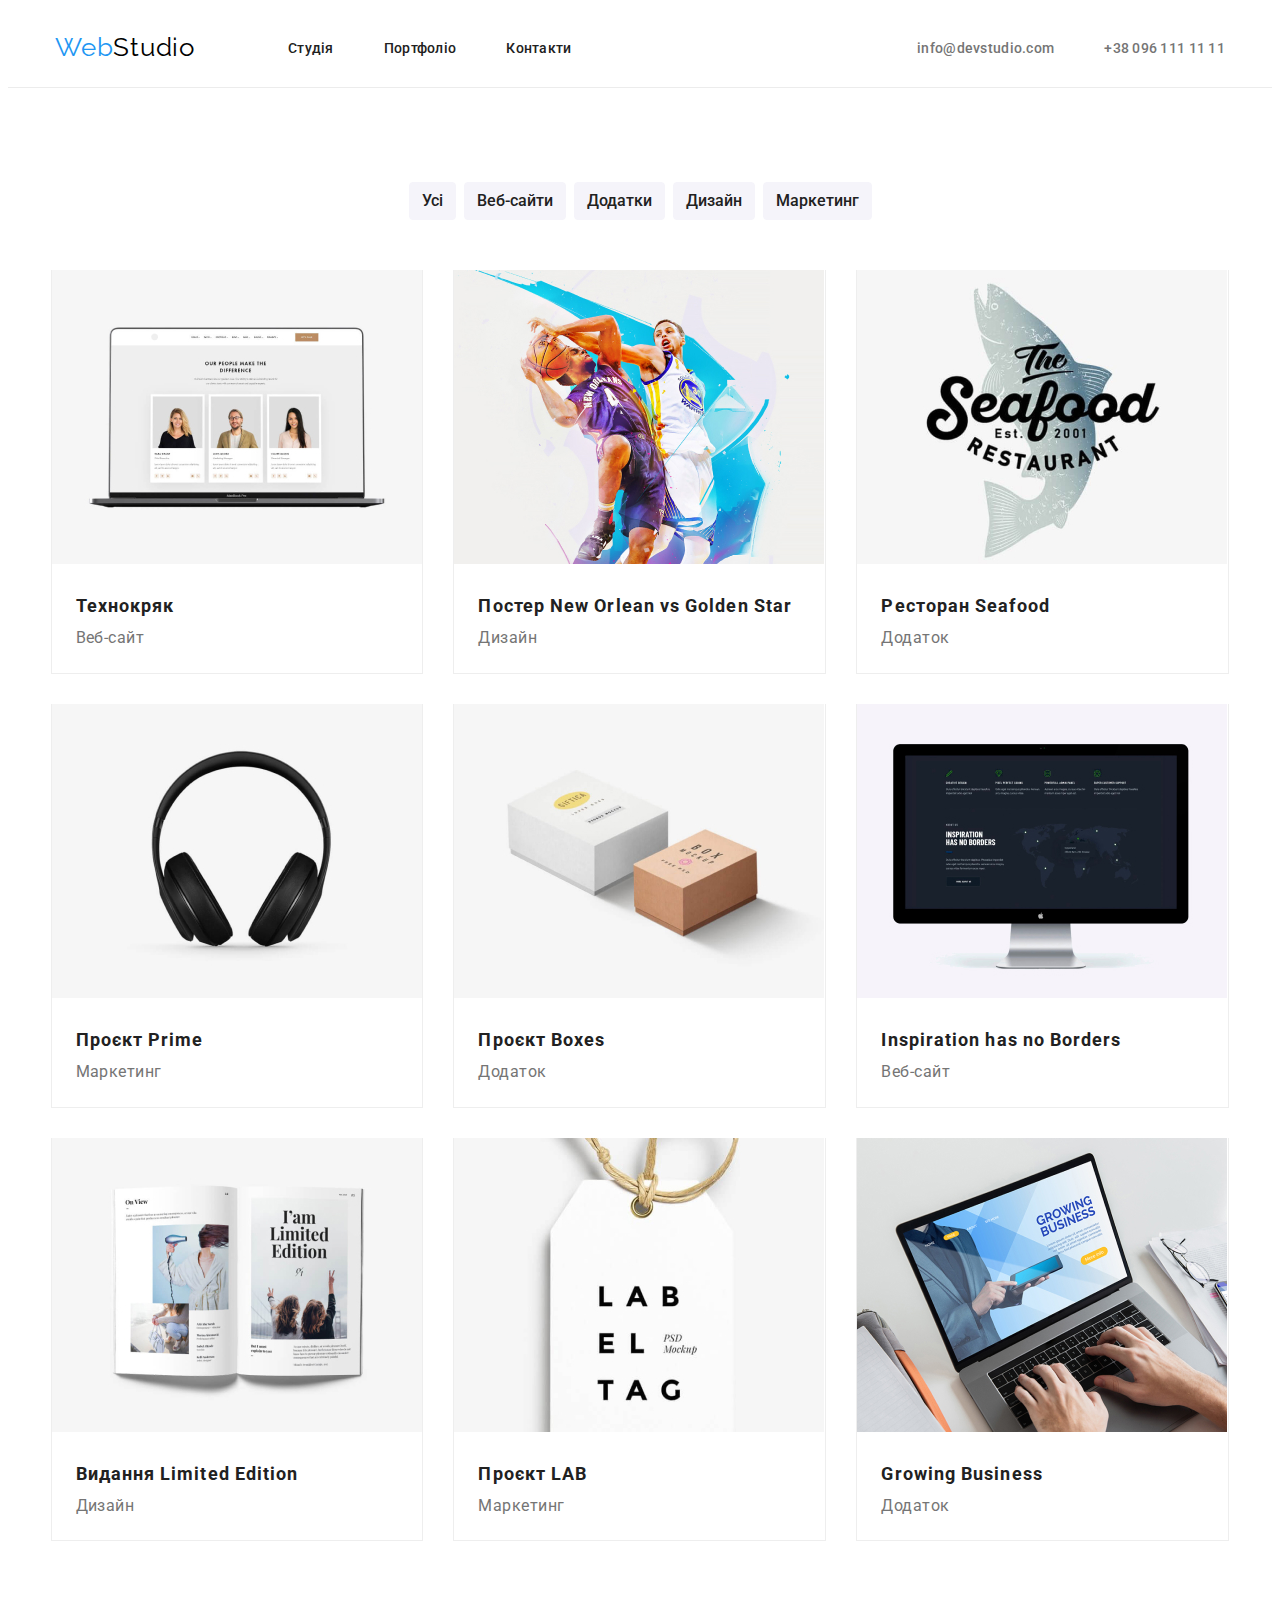
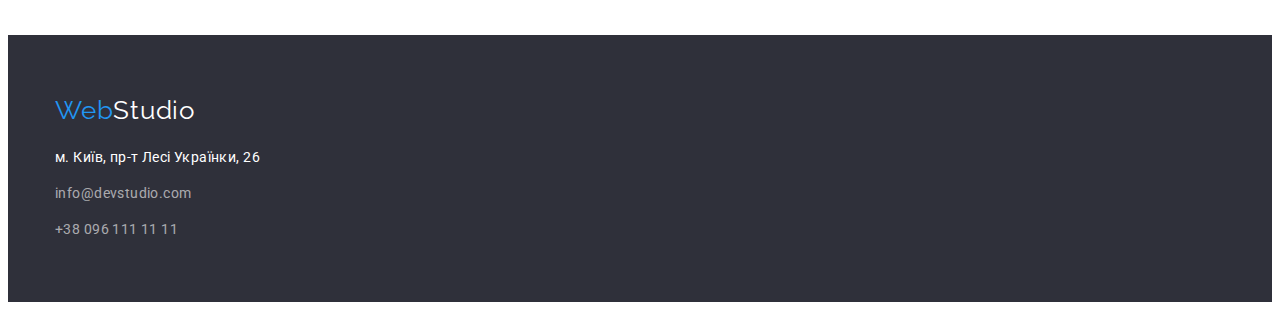
==== portfolio.html @ c181eb08 "Add files via upload" ====
<!DOCTYPE html>
<html lang="uk">
<head>
    <meta charset="UTF-8">
    <meta http-equiv="X-UA-Compatible" content="IE=edge">
    <meta name="viewport" content="width=device-width, initial-scale=1.0">
    <title>Портфоліо</title>
    <link href="https://fonts.googleapis.com/css2?family=Montserrat:wght@400;700&family=Raleway:wght@700&family=Roboto:wght@400;500;700;900&display=swap" rel="stylesheet">
    <link rel="stylesheet" href="https://cdnjs.cloudflare.com/ajax/libs/modern-normalize/1.1.0/modern-normalize.min.css" integrity="sha512-wpPYUAdjBVSE4KJnH1VR1HeZfpl1ub8YT/NKx4PuQ5NmX2tKuGu6U/JRp5y+Y8XG2tV+wKQpNHVUX03MfMFn9Q==" crossorigin="anonymous" referrerpolicy="no-referrer">
    <link rel="stylesheet" href="./CSS/styles.css">
</head>
<body class="body">
    <header class="header">
        <div class="container main-nav">
        <nav class="header-nav">
            <a href="./index.html" class="logo"><span class="color-logo">Web</span>Studio</a>
        <ul class="site-nav list">
            <li class="nav-item"><a href="./index.html" class="link current">Студія</a></li>
            <li class="nav-item"><a href="./portfolio.html" class="link">Портфоліо</a></li>
            <li class="nav-item"><a href="" class="link">Контакти</a></li>
        </ul>
    </nav>
        <ul class="contacts list">
            <li class="nav-item"><a href="mailto:info@devstudio.com" class="link">info@devstudio.com</a></li>
            <li class="nav-item"><a href="tel:+380961111111" class="link">+38 096 111 11 11</a></li>
        </ul>
        </div>
       </header>
   <main>
    <section class="portfolio">
        <div class="container-portfolio">
        <ul class="list portfolio-nav">
            <li><button type="button" class="portfolio-button">Усі</button></li>
            <li><button type="button" class="portfolio-button">Веб-сайти</button></li>
            <li><button type="button" class="portfolio-button">Додатки</button></li>
            <li><button type="button" class="portfolio-button">Дизайн</button></li>
            <li><button type="button" class="portfolio-button">Маркетинг</button></li>
        </ul>
    <ul class="list portfolio-list">
        <li class="portfolio-item">
            <img src="./images/portfolio/tehnokriak.jpg" alt="технокряк" width="370">
                <div class="portfolio-items">
                    <h2 class="item-title">Технокряк</h2>
                <p class="item-project">Веб-сайт</p>
                </div>
        </li>
        <li class="portfolio-item">
            <img src="./images/portfolio/posterbasketball.jpg" alt="баскетбол" width="370" class="portfolio-img">
            <div class="portfolio-items">
                <h2 class="item-title">Постер New Orlean vs Golden Star</h2>
                <p class="item-project">Дизайн</p>
                </div>
        </li>
        <li class="portfolio-item">
            <img src="./images/portfolio/seafood.jpg" alt="постер ресторану" width="370" class="portfolio-img">
                <div class="portfolio-items">
                    <h2 class="item-title">Ресторан Seafood</h2>
                <p class="item-project">Додаток</p>
                </div>
        </li>
        <li class="portfolio-item">
            <img src="./images/portfolio/pods.jpg" alt="навушники" width="370" class="portfolio-img">
                <div class="portfolio-items">
                    <h2 class="item-title">Проєкт Prime</h2>
                <p class="item-project">Маркетинг</p>
                </div>
        </li>
        <li class="portfolio-item">
            <img src="./images/portfolio/boxes.jpg" alt="коробки" width="370" class="portfolio-img">
                <div class="portfolio-items">
                    <h2 class="item-title">Проєкт Boxes</h2>
                <p class="item-project">Додаток</p>
                </div>
        </li>
        <li class="portfolio-item">
            <img src="./images/portfolio/desktopapple.jpg" alt="монітор" width="370" class="portfolio-img">
                <div class="portfolio-items">
                    <h2 class="item-title">Inspiration has no Borders</h2>
                <p class="item-project">Веб-сайт</p>
                </div>
        </li>
        <li class="portfolio-item">
            <img src="./images/portfolio/magazine.jpg" alt="журнал" width="370" class="portfolio-img">
                <div class="portfolio-items">
                    <h2 class="item-title">Видання Limited Edition</h2>
                <p class="item-project">Дизайн</p>
                </div>
        </li>
        <li class="portfolio-item">
            <img src="./images/portfolio/lab.jpg" alt="бірка проєкта" width="370" class="portfolio-img">
                <div class="portfolio-items">
                    <h2 class="item-title">Проєкт LAB</h2>
                <p class="item-project">Маркетинг</p>
                </div>
        </li>
        <li class="portfolio-item">
            <img src="./images/portfolio/laptop.jpg" alt="ноутбук" width="370" class="portfolio-img">
                <div class="portfolio-items">
                    <h2 class="item-title">Growing Business</h2>
                <p class="item-project">Додаток</p>
                </div>
        </li>
    </ul>
        </div>
  </section>
   </main>
   <footer class="footer">
    <div class="container">
        <div class="log-footer">
    <a href="./index.html" class="logo-footer"><span class="color-logo">Web</span>Studio</a>
        </div>
    <address class="footer-address">м. Київ, пр-т Лесі Українки, 26</address>
    <ul class="list footer-contacts">
        <li class="footer-items"><a href="mailto:info@devstudio.com" class="link">info@devstudio.com</a></li>
        <li class="footer-items"><a href="tel:+380961111111" class="link">+38 096 111 11 11</a></li>
    </ul>
    </div>
</footer>
</body>
</html>
---- CSS/styles.css ----
html {
    box-sizing: border-box;
}

*,
*::before,
*::after {
    box-sizing: inherit;
}

:root {
    --background-color: #F5F5F5;
    --text-color: #212121;
    --button-color: #2196F3;
    --footer-bgcolor: #2F303A;
    --light-color: #757575;
    --team-color: #F5F4FA;
}

.body {
    font-family: 'Roboto', sans-serif;
    color: var(--text-color);
}

.list
{
    list-style: none;
    padding-left: 0;
    margin: 0;
}

h1,
h2,
h3,
h4,
p {
    margin: 0;
}

.link {
    text-decoration: none;
    color: inherit;
}

/* Стилі header */

.header {
    background-color: #FFFFFF;
    padding-top: 24px;
    padding-bottom: 24px;
    border-bottom-width: 1px;
    border-bottom-style: solid;
    border-bottom-color: rgba(236, 236, 236, 1);
}

.main-nav {
    display: flex;
    align-items: center;
    justify-content: space-between;
}

.site-nav {
    display: flex;
    justify-content: space-between;
    gap: 50px;
    align-items: center;
    margin-left: 93px;
}

.header-nav {
    display: flex;
    justify-content: space-between;
    align-items: center;
}

.container {
    width: 1200px;
    margin-left: auto;
    margin-right: auto;
    padding-right: 15px;
    padding-left: 15px;
}

.logo {
font-family: 'Raleway';
font-size: 26px;
line-height: 1.19;
letter-spacing: 0.03em;
color: #000000;
text-decoration: none;
}

.color-logo {
color: var(--button-color);
}

.site-nav .link {
cursor: pointer; 
color: var(--text-color);
font-weight: 500;
font-size: 14px;
line-height: 1.14;
letter-spacing: 0.02em;
padding-top: 32px;
padding-bottom: 32px;
}

.site-nav .link:hover,
.site-nav .link:focus {
color: var(--button-color);
}

.contacts {
    display: flex;
    gap: 50px;
    margin-left: auto;
}

.contacts .link {
cursor: pointer;
color: var(--light-color);
font-weight: 500;
font-size: 14px;
line-height: 1.14;
letter-spacing: 0.02em;
    }
    
.contacts .link:hover,
.contacts .link:focus {
    color: var(--button-color);
    }

    /* Стилі main */
.main-section {
    background-color: var(--footer-bgcolor);
    padding-top: 200px;
    padding-bottom: 200px;
    text-align: center;
}

.main-text {
font-weight: 900;
font-size: 44px;
line-height: 1.36;
letter-spacing: 0.06em;
text-transform: uppercase;
color: #FFFFFF;
max-width: 700px;
margin: auto;
margin-bottom: 30px;
}

.main-button {
    cursor: pointer;
    background-color: var(--button-color);
    color: #FFFFFF;
    font-size: 16px;
    font-weight: 700;
    line-height: 1.87;
    letter-spacing: 0.96px;
    box-shadow: 0px 4px 4px rgba(0, 0, 0, 0.15);
    border-style: solid;
    border-radius: 4px;
    border-color: var(--button-color);
    width: 216px;
    height: 50px;
    left: 692px;
    top: 430px;
}

.invisible-title {
    visibility: hidden;
}

.about {
    padding-top: 94px;
    padding-bottom: 94px;
}

.about-list {
    display: flex;
    gap: 30px;
    justify-content: space-around;
}
.about-item {
    width: 270px;
}

.about-studio {
font-size: 14px;
line-height: 1.14;
letter-spacing: 0.03em;
text-transform: uppercase;
color: var(--text-color);
padding-bottom: 10px;
}

.text-about {
font-size: 14px;
line-height: 1.71;
letter-spacing: 0.03em;
color: var(--light-color);
}

.work {
    padding-bottom: 94px;
}

.work-img {
    display: flex;
    gap: 30px;
}

.work-title, .team-title {
font-size: 36px;
line-height: 1.16;
text-align: center;
letter-spacing: 0.03em;
color: var(--text-color);
margin-bottom: 50px;
}

.team-section {
    background-color: var(--team-color);
    padding-top: 94px;
    padding-bottom: 94px;
}

.team-cards {
    display: flex;
    gap: 30px;
}

.work-cards {
    background-color: #FFFFFF;
    box-shadow: 0px 1px 3px rgba(0, 0, 0, 0.12), 0px 1px 1px rgba(0, 0, 0, 0.14), 0px 2px 1px rgba(0, 0, 0, 0.2);
    border-radius: 0px 0px 4px 4px;
}

.team-item {
    padding-top: 30px;
    padding-bottom: 30px;
}

.team-name {
font-weight: 500;
font-size: 16px;
line-height: 1.18;
letter-spacing: 0.03em;
color: var(--text-color);
text-align: center;
padding-bottom: 10px;
}

.team-position {
font-size: 16px;
line-height: 1.18;
letter-spacing: 0.03em;
color: var(--light-color);
text-align: center;
}


/* Стилі footer */
.footer {
    background-color: var(--footer-bgcolor);
    padding-top: 60px;
    padding-bottom: 60px;
}

.logo-footer {
    font-family: 'Raleway';
    font-size: 26px;
    line-height: 1.19;
    letter-spacing: 0.03em;
    color: #FFFFFF;
    text-decoration: none;
    }

    .log-footer {
        padding-bottom: 20px;
    }
    
.footer-address {
font-size: 14px;
line-height: 1.7;
letter-spacing: 0.03em;
color: #FFFFFF;
font-style: normal;
padding-bottom: 12px;
}

.footer-contacts {
font-size: 14px;
line-height: 1.7;
letter-spacing: 0.03em;
color: rgba(255, 255, 255, 0.6);
}

.footer-items:not(:last-child) {
    padding-bottom: 12px;
}

/* Стилі Portfolio */

.portfolio {
    padding-top: 94px;
    padding-bottom: 94px;
}

.container-portfolio {
    width: 1179px;
    margin-left: auto;
    margin-right: auto;
}

.portfolio-nav {
    display: flex;
    justify-content: center;
    gap: 8px;
    margin-bottom: 50px;
}

.portfolio-button  {
font-family: 'Roboto', sans-serif;
cursor: pointer;
background-color: var(--team-color);
color: var(--text-color);
font-weight: 500;
font-size: 16px;
line-height: 1.63;
border-style: solid;
border-color: var(--team-color);
border-radius: 4px;
border-width: 1px;
height: 38px;
padding: 0 12px;
}

.portfolio-button:hover, 
.portfolio-button:focus {
background-color: var(--button-color);
border-color: var(--button-color);
color: #FFFFFF;
box-shadow: 0px 3px 1px rgba(0, 0, 0, 0.1), 0px 1px 2px rgba(0, 0, 0, 0.08), 0px 2px 2px rgba(0, 0, 0, 0.12);
}

.portfolio-list {
    display: flex;
    gap: 30px;
    flex-wrap: wrap;
}

.portfolio-item {
    flex-basis: calc((100% - 60px) / 3);
    background-color: #FFFFFF;
    border-bottom-style: solid;
    border-bottom-width: 1px;
    border-bottom-color: rgba(238, 238, 238, 1);
    border-left-style: solid;
    border-left-width: 1px;
    border-left-color: rgba(238, 238, 238, 1);
    border-right-style: solid;
    border-right-width: 1px;
    border-right-color: rgba(238, 238, 238, 1);
    }

    /* border-left-style: solid;
    border-left-width: 1px;
    border-left-color: rgba(238, 238, 238, 1);
    border-right-style: solid;
    border-right-width: 1px;
    border-right-color: rgba(238, 238, 238, 1); */

    .portfolio-items {
        padding-top: 20px;
        padding-left: 24px;
        padding-bottom: 20px;
    }

.item-title {
color: var(--text-color);
font-size: 18px;
line-height: 2;
letter-spacing: 0.06em;
}

.item-project {
color: var(--light-color);
font-size: 16px;
line-height: 1.8;
letter-spacing: 0.03em;
}
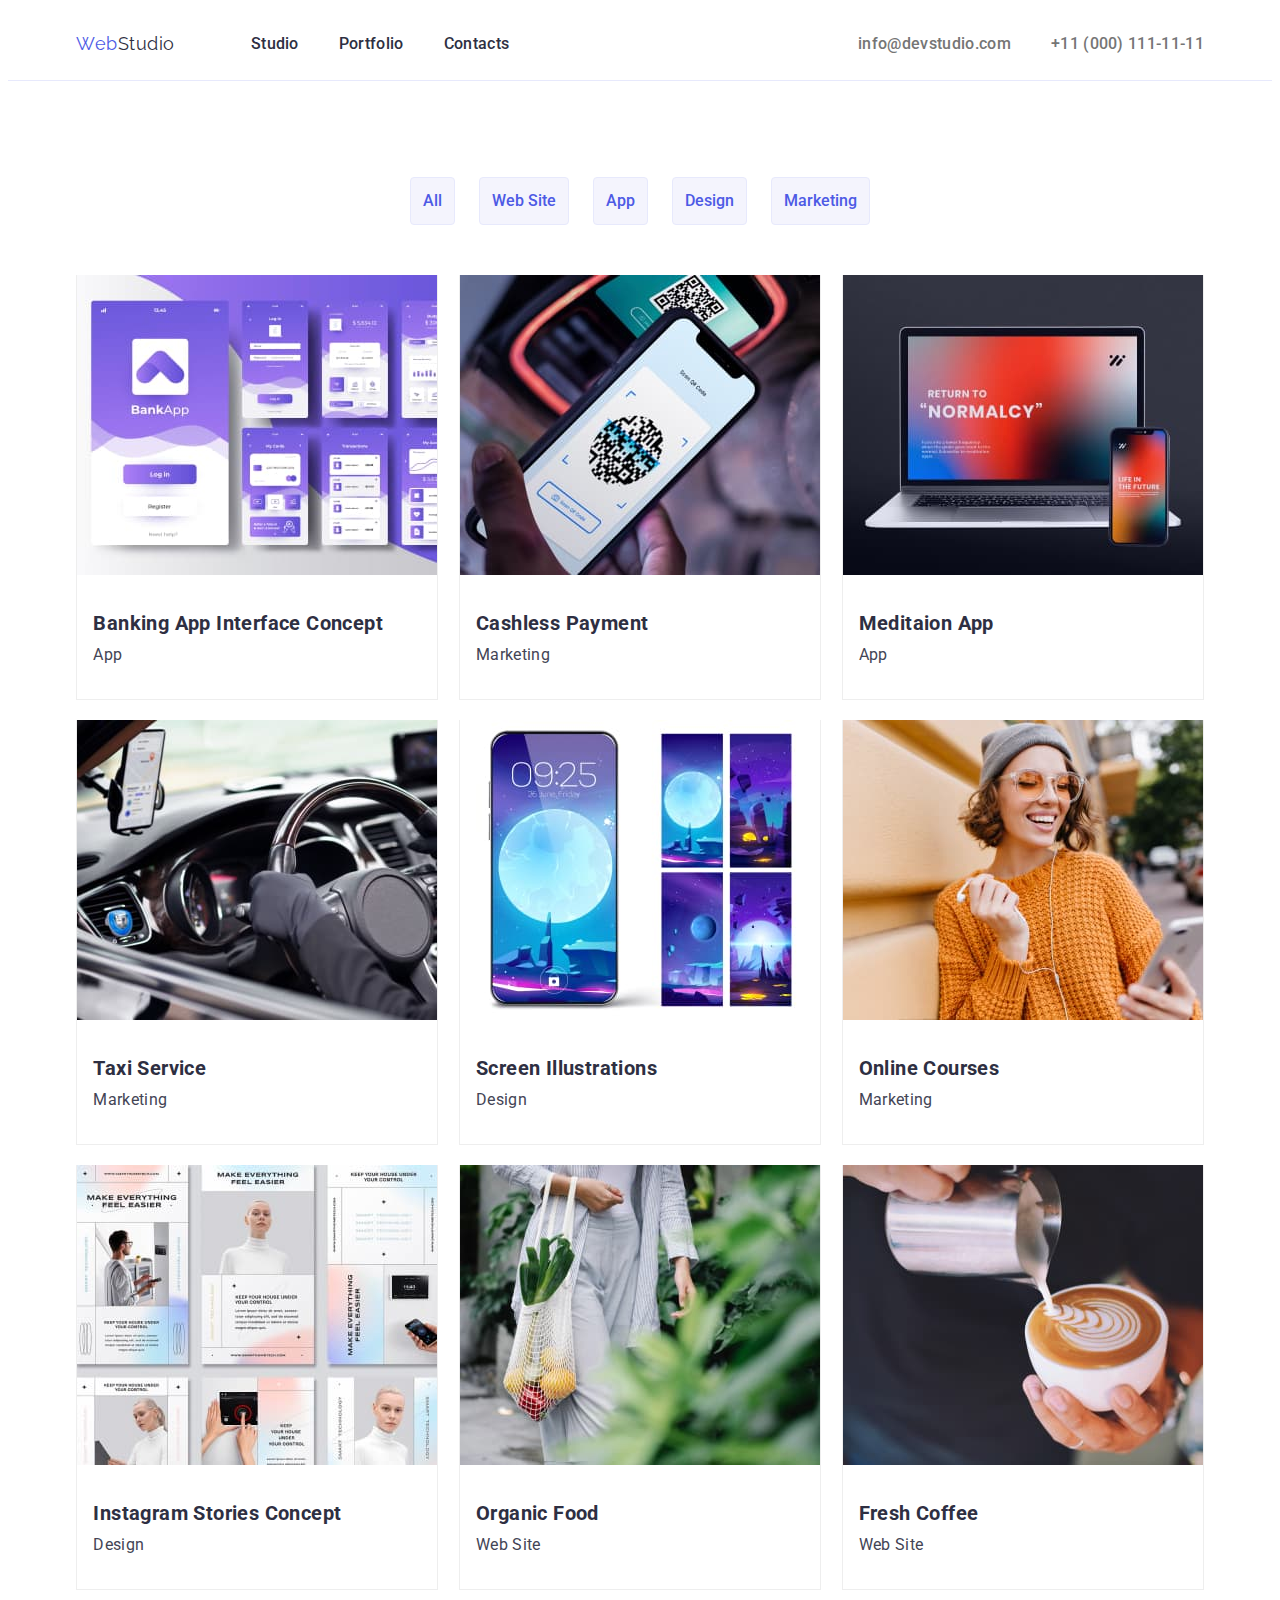
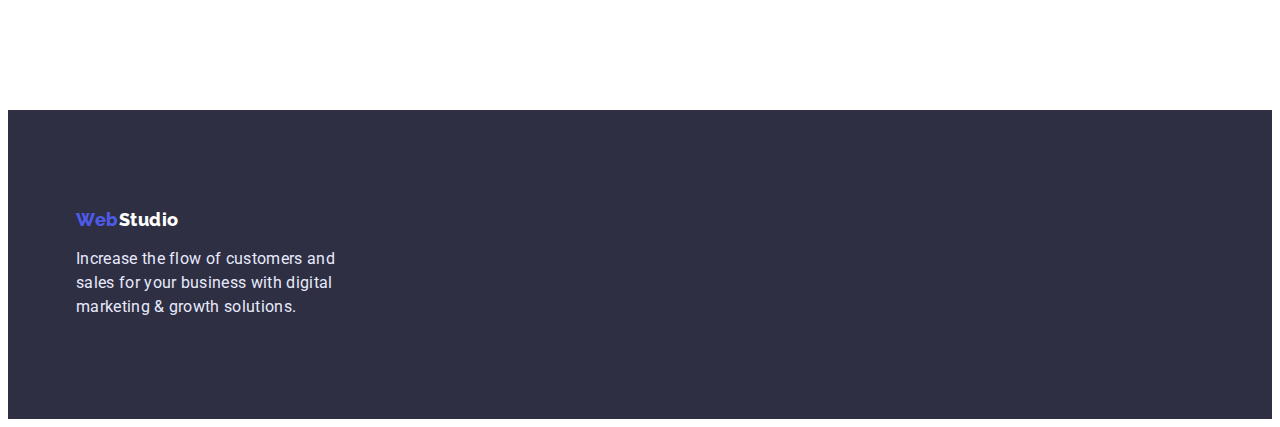
==== commit 520123c4: "New design" ====
--- a/portfolio.html
+++ b/portfolio.html
@@ -1,5 +1,5 @@
 <!DOCTYPE html>
-<html lang="uk">
+<html lang="en">
 <head>
     <meta charset="UTF-8">
     <meta http-equiv="X-UA-Compatible" content="IE=edge">
@@ -15,89 +15,89 @@
         <nav class="header-nav">
             <a href="./index.html" class="logo"><span class="color-logo">Web</span>Studio</a>
         <ul class="site-nav list">
-            <li class="nav-item"><a href="./index.html" class="link current">Студія</a></li>
-            <li class="nav-item"><a href="./portfolio.html" class="link">Портфоліо</a></li>
-            <li class="nav-item"><a href="" class="link">Контакти</a></li>
+            <li class="nav-item"><a href="./index.html" class="link current">Studio</a></li>
+            <li class="nav-item"><a href="./portfolio.html" class="link">Portfolio</a></li>
+            <li class="nav-item"><a href="" class="link">Contacts</a></li>
         </ul>
     </nav>
         <ul class="contacts list">
             <li class="nav-item"><a href="mailto:info@devstudio.com" class="link">info@devstudio.com</a></li>
-            <li class="nav-item"><a href="tel:+380961111111" class="link">+38 096 111 11 11</a></li>
+            <li class="nav-item"><a href="tel:+110001111111" class="link">+11 (000) 111-11-11</a></li>
         </ul>
         </div>
        </header>
    <main>
     <section class="portfolio">
-        <div class="container-portfolio">
+        <div class="container">
         <ul class="list portfolio-nav">
-            <li><button type="button" class="portfolio-button">Усі</button></li>
-            <li><button type="button" class="portfolio-button">Веб-сайти</button></li>
-            <li><button type="button" class="portfolio-button">Додатки</button></li>
-            <li><button type="button" class="portfolio-button">Дизайн</button></li>
-            <li><button type="button" class="portfolio-button">Маркетинг</button></li>
+            <li><button type="button" class="portfolio-button">All</button></li>
+            <li><button type="button" class="portfolio-button">Web Site</button></li>
+            <li><button type="button" class="portfolio-button">App</button></li>
+            <li><button type="button" class="portfolio-button">Design</button></li>
+            <li><button type="button" class="portfolio-button">Marketing</button></li>
         </ul>
     <ul class="list portfolio-list">
         <li class="portfolio-item">
-            <img src="./images/portfolio/tehnokriak.jpg" alt="технокряк" width="370">
+            <img src="./images/portfolio/bankingapp.jpg" alt="banking app" width="360">
                 <div class="portfolio-items">
-                    <h2 class="item-title">Технокряк</h2>
-                <p class="item-project">Веб-сайт</p>
+                    <h2 class="item-title">Banking App Interface Concept</h2>
+                <p class="item-project">App</p>
                 </div>
         </li>
         <li class="portfolio-item">
-            <img src="./images/portfolio/posterbasketball.jpg" alt="баскетбол" width="370" class="portfolio-img">
+            <img src="./images/portfolio/payment.jpg" alt="payment" width="360" class="portfolio-img">
             <div class="portfolio-items">
-                <h2 class="item-title">Постер New Orlean vs Golden Star</h2>
-                <p class="item-project">Дизайн</p>
+                <h2 class="item-title">Cashless Payment</h2>
+                <p class="item-project">Marketing</p>
                 </div>
         </li>
         <li class="portfolio-item">
-            <img src="./images/portfolio/seafood.jpg" alt="постер ресторану" width="370" class="portfolio-img">
+            <img src="./images/portfolio/meditationapp.jpg" alt="meditation app" width="360" class="portfolio-img">
                 <div class="portfolio-items">
-                    <h2 class="item-title">Ресторан Seafood</h2>
-                <p class="item-project">Додаток</p>
+                    <h2 class="item-title">Meditaion App</h2>
+                <p class="item-project">App</p>
                 </div>
         </li>
         <li class="portfolio-item">
-            <img src="./images/portfolio/pods.jpg" alt="навушники" width="370" class="portfolio-img">
+            <img src="./images/portfolio/taxi.jpg" alt="taxi" width="360" class="portfolio-img">
                 <div class="portfolio-items">
-                    <h2 class="item-title">Проєкт Prime</h2>
-                <p class="item-project">Маркетинг</p>
+                    <h2 class="item-title">Taxi Service</h2>
+                <p class="item-project">Marketing</p>
                 </div>
         </li>
         <li class="portfolio-item">
-            <img src="./images/portfolio/boxes.jpg" alt="коробки" width="370" class="portfolio-img">
+            <img src="./images/portfolio/illustrations.jpg" alt="illustrations" width="360" class="portfolio-img">
                 <div class="portfolio-items">
-                    <h2 class="item-title">Проєкт Boxes</h2>
-                <p class="item-project">Додаток</p>
+                    <h2 class="item-title">Screen Illustrations</h2>
+                <p class="item-project">Design</p>
                 </div>
         </li>
         <li class="portfolio-item">
-            <img src="./images/portfolio/desktopapple.jpg" alt="монітор" width="370" class="portfolio-img">
+            <img src="./images/portfolio/coursers.jpg" alt="courses" width="360" class="portfolio-img">
                 <div class="portfolio-items">
-                    <h2 class="item-title">Inspiration has no Borders</h2>
-                <p class="item-project">Веб-сайт</p>
+                    <h2 class="item-title">Online Courses</h2>
+                <p class="item-project">Marketing</p>
                 </div>
         </li>
         <li class="portfolio-item">
-            <img src="./images/portfolio/magazine.jpg" alt="журнал" width="370" class="portfolio-img">
+            <img src="./images/portfolio/stories.jpg" alt="stories" width="360" class="portfolio-img">
                 <div class="portfolio-items">
-                    <h2 class="item-title">Видання Limited Edition</h2>
-                <p class="item-project">Дизайн</p>
+                    <h2 class="item-title">Instagram Stories Concept</h2>
+                <p class="item-project">Design</p>
                 </div>
         </li>
         <li class="portfolio-item">
-            <img src="./images/portfolio/lab.jpg" alt="бірка проєкта" width="370" class="portfolio-img">
+            <img src="./images/portfolio/food.jpg" alt="Organic Food" width="360" class="portfolio-img">
                 <div class="portfolio-items">
-                    <h2 class="item-title">Проєкт LAB</h2>
-                <p class="item-project">Маркетинг</p>
+                    <h2 class="item-title">Organic Food</h2>
+                <p class="item-project">Web Site</p>
                 </div>
         </li>
         <li class="portfolio-item">
-            <img src="./images/portfolio/laptop.jpg" alt="ноутбук" width="370" class="portfolio-img">
+            <img src="./images/portfolio/coffee.jpg" alt="ноутбук" width="360" class="portfolio-img">
                 <div class="portfolio-items">
-                    <h2 class="item-title">Growing Business</h2>
-                <p class="item-project">Додаток</p>
+                    <h2 class="item-title">Fresh Coffee</h2>
+                <p class="item-project">Web Site</p>
                 </div>
         </li>
     </ul>
@@ -109,11 +109,7 @@
         <div class="log-footer">
     <a href="./index.html" class="logo-footer"><span class="color-logo">Web</span>Studio</a>
         </div>
-    <address class="footer-address">м. Київ, пр-т Лесі Українки, 26</address>
-    <ul class="list footer-contacts">
-        <li class="footer-items"><a href="mailto:info@devstudio.com" class="link">info@devstudio.com</a></li>
-        <li class="footer-items"><a href="tel:+380961111111" class="link">+38 096 111 11 11</a></li>
-    </ul>
+    <p class="footer-par">Increase the flow of customers and sales for your business with digital marketing & growth solutions.</p>
     </div>
 </footer>
 </body>
--- a/CSS/styles.css
+++ b/CSS/styles.css
@@ -10,16 +10,17 @@
 
 :root {
     --background-color: #F5F5F5;
-    --text-color: #212121;
-    --button-color: #2196F3;
+    --top-color: #2E2F42;
+    --paragraph-color: #434455;
+    --button-color: #4D5AE5;
     --footer-bgcolor: #2F303A;
     --light-color: #757575;
-    --team-color: #F5F4FA;
+    --team-color: #F4F4FD;
 }
 
 .body {
     font-family: 'Roboto', sans-serif;
-    color: var(--text-color);
+    color: var(--top-color);
 }
 
 .list
@@ -42,6 +43,14 @@
     color: inherit;
 }
 
+.container {
+    width: 1158px;
+    margin-left: auto;
+    margin-right: auto;
+    padding-right: 15px;
+    padding-left: 15px;
+}
+
 /* Стилі header */
 
 .header {
@@ -50,7 +59,7 @@
     padding-bottom: 24px;
     border-bottom-width: 1px;
     border-bottom-style: solid;
-    border-bottom-color: rgba(236, 236, 236, 1);
+    border-bottom-color: rgba(231, 233, 252, 1);
 }
 
 .main-nav {
@@ -62,9 +71,9 @@
 .site-nav {
     display: flex;
     justify-content: space-between;
-    gap: 50px;
+    gap: 40px;
     align-items: center;
-    margin-left: 93px;
+    margin-left: 76px;
 }
 
 .header-nav {
@@ -73,20 +82,12 @@
     align-items: center;
 }
 
-.container {
-    width: 1200px;
-    margin-left: auto;
-    margin-right: auto;
-    padding-right: 15px;
-    padding-left: 15px;
-}
-
 .logo {
 font-family: 'Raleway';
-font-size: 26px;
-line-height: 1.19;
+font-size: 18px;
+line-height: 1.3;
 letter-spacing: 0.03em;
-color: #000000;
+color: var(--top-color);
 text-decoration: none;
 }
 
@@ -96,13 +97,13 @@
 
 .site-nav .link {
 cursor: pointer; 
-color: var(--text-color);
+color: var(--top-color);
 font-weight: 500;
-font-size: 14px;
-line-height: 1.14;
-letter-spacing: 0.02em;
-padding-top: 32px;
-padding-bottom: 32px;
+font-size: 16px;
+line-height: 1.5;
+letter-spacing: 0.02em;
+padding-top: 24px;
+padding-bottom: 24px;
 }
 
 .site-nav .link:hover,
@@ -112,7 +113,7 @@
 
 .contacts {
     display: flex;
-    gap: 50px;
+    gap: 40px;
     margin-left: auto;
 }
 
@@ -120,8 +121,8 @@
 cursor: pointer;
 color: var(--light-color);
 font-weight: 500;
-font-size: 14px;
-line-height: 1.14;
+font-size: 16px;
+line-height: 1.5;
 letter-spacing: 0.02em;
     }
     
@@ -133,21 +134,20 @@
     /* Стилі main */
 .main-section {
     background-color: var(--footer-bgcolor);
-    padding-top: 200px;
-    padding-bottom: 200px;
+    padding-top: 188px;
+    padding-bottom: 188px;
     text-align: center;
 }
 
 .main-text {
-font-weight: 900;
-font-size: 44px;
-line-height: 1.36;
-letter-spacing: 0.06em;
-text-transform: uppercase;
-color: #FFFFFF;
-max-width: 700px;
-margin: auto;
-margin-bottom: 30px;
+    font-weight: 700;
+    font-size: 56px;
+    line-height: 1.07;
+    letter-spacing: 0.02em;
+    color: #FFFFFF;
+    max-width: 500px;
+    margin: auto;
+    margin-bottom: 48px;
 }
 
 .main-button {
@@ -155,17 +155,17 @@
     background-color: var(--button-color);
     color: #FFFFFF;
     font-size: 16px;
-    font-weight: 700;
-    line-height: 1.87;
-    letter-spacing: 0.96px;
+    font-weight: 500;
+    line-height: 1.5;
+    letter-spacing: 0.04em;
     box-shadow: 0px 4px 4px rgba(0, 0, 0, 0.15);
     border-style: solid;
     border-radius: 4px;
     border-color: var(--button-color);
-    width: 216px;
-    height: 50px;
-    left: 692px;
-    top: 430px;
+    width: 169px;
+    height: 56px;
+    left: 636px;
+    top: 428px;
 }
 
 .invisible-title {
@@ -173,62 +173,63 @@
 }
 
 .about {
-    padding-top: 94px;
-    padding-bottom: 94px;
+    padding-top: 120px;
+    padding-bottom: 120px;
 }
 
 .about-list {
     display: flex;
-    gap: 30px;
+    gap: 24px;
+    justify-content: space-between;
+}
+.about-item {
+    width: 264px;
+}
+
+.about-studio {
+font-size: 20px;
+line-height: 1.2;
+letter-spacing: 0.02em;
+color: var(--top-color);
+padding-bottom: 8px;
+}
+
+.text-about {
+font-size: 16px;
+line-height: 1.5;
+letter-spacing: 0.02em;
+color: var(--paragraph-color);
+}
+
+.work {
+    padding-bottom: 120px;
+}
+
+.work-img {
+    display: flex;
+    gap: 24px;
     justify-content: space-around;
-}
-.about-item {
-    width: 270px;
-}
-
-.about-studio {
-font-size: 14px;
-line-height: 1.14;
-letter-spacing: 0.03em;
-text-transform: uppercase;
-color: var(--text-color);
-padding-bottom: 10px;
-}
-
-.text-about {
-font-size: 14px;
-line-height: 1.71;
-letter-spacing: 0.03em;
-color: var(--light-color);
-}
-
-.work {
-    padding-bottom: 94px;
-}
-
-.work-img {
-    display: flex;
-    gap: 30px;
 }
 
 .work-title, .team-title {
 font-size: 36px;
-line-height: 1.16;
+line-height: 1.11;
 text-align: center;
-letter-spacing: 0.03em;
-color: var(--text-color);
-margin-bottom: 50px;
+letter-spacing: 0.02em;
+color: var(--top-color);
+margin-bottom: 72px;
 }
 
 .team-section {
     background-color: var(--team-color);
-    padding-top: 94px;
-    padding-bottom: 94px;
+    padding-top: 120px;
+    padding-bottom: 120px;
 }
 
 .team-cards {
     display: flex;
-    gap: 30px;
+    gap: 24px;
+    justify-content: space-around;
 }
 
 .work-cards {
@@ -238,102 +239,87 @@
 }
 
 .team-item {
-    padding-top: 30px;
-    padding-bottom: 30px;
+    padding-top: 32px;
+    padding-bottom: 32px;
 }
 
 .team-name {
 font-weight: 500;
-font-size: 16px;
-line-height: 1.18;
-letter-spacing: 0.03em;
-color: var(--text-color);
+font-size: 20px;
+line-height: 1.2;
+letter-spacing: 0.02em;
+color: var(--top-color);
 text-align: center;
-padding-bottom: 10px;
+padding-bottom: 8px;
 }
 
 .team-position {
 font-size: 16px;
-line-height: 1.18;
-letter-spacing: 0.03em;
-color: var(--light-color);
+line-height: 1.5;
+letter-spacing: 0.02em;
+color: var(--paragraph-color);
 text-align: center;
 }
 
 
 /* Стилі footer */
 .footer {
-    background-color: var(--footer-bgcolor);
-    padding-top: 60px;
-    padding-bottom: 60px;
+    background-color: var(--top-color);
+    padding-top: 100px;
+    padding-bottom: 100px;
 }
 
 .logo-footer {
     font-family: 'Raleway';
-    font-size: 26px;
-    line-height: 1.19;
+    font-weight: 800;
+    font-size: 18px;
+    line-height: 1.16;
     letter-spacing: 0.03em;
     color: #FFFFFF;
     text-decoration: none;
     }
 
     .log-footer {
-        padding-bottom: 20px;
+        padding-bottom: 16px;
     }
     
-.footer-address {
-font-size: 14px;
-line-height: 1.7;
-letter-spacing: 0.03em;
-color: #FFFFFF;
-font-style: normal;
-padding-bottom: 12px;
-}
-
-.footer-contacts {
-font-size: 14px;
-line-height: 1.7;
-letter-spacing: 0.03em;
-color: rgba(255, 255, 255, 0.6);
-}
-
-.footer-items:not(:last-child) {
-    padding-bottom: 12px;
-}
+    .footer-par {
+        font-weight: 400;
+        font-size: 16px;
+        line-height: 1.5;
+        letter-spacing: 0.02em;
+        color: #E7E9FC;
+        max-width: 270px;
+            }
 
 /* Стилі Portfolio */
 
 .portfolio {
-    padding-top: 94px;
-    padding-bottom: 94px;
-}
-
-.container-portfolio {
-    width: 1179px;
-    margin-left: auto;
-    margin-right: auto;
+    padding-top: 96px;
+    padding-bottom: 120px;
 }
 
 .portfolio-nav {
     display: flex;
     justify-content: center;
-    gap: 8px;
+    gap: 24px;
     margin-bottom: 50px;
+    align-items: flex-start;
 }
 
 .portfolio-button  {
 font-family: 'Roboto', sans-serif;
 cursor: pointer;
-background-color: var(--team-color);
-color: var(--text-color);
+background-color: #F4F4FD;
+color: #4D5AE5;
 font-weight: 500;
 font-size: 16px;
-line-height: 1.63;
+line-height: 1.5;
 border-style: solid;
-border-color: var(--team-color);
+border-color: #E7E9FC;
 border-radius: 4px;
 border-width: 1px;
-height: 38px;
+height: 48px;
 padding: 0 12px;
 }
 
@@ -347,12 +333,13 @@
 
 .portfolio-list {
     display: flex;
-    gap: 30px;
+    gap: 20px;
     flex-wrap: wrap;
+    justify-content: space-around;
 }
 
 .portfolio-item {
-    flex-basis: calc((100% - 60px) / 3);
+    flex-basis: calc((100% - 50px) / 3);
     background-color: #FFFFFF;
     border-bottom-style: solid;
     border-bottom-width: 1px;
@@ -365,29 +352,23 @@
     border-right-color: rgba(238, 238, 238, 1);
     }
 
-    /* border-left-style: solid;
-    border-left-width: 1px;
-    border-left-color: rgba(238, 238, 238, 1);
-    border-right-style: solid;
-    border-right-width: 1px;
-    border-right-color: rgba(238, 238, 238, 1); */
-
     .portfolio-items {
-        padding-top: 20px;
-        padding-left: 24px;
-        padding-bottom: 20px;
+        padding-top: 32px;
+        padding-left: 16px;
+        padding-bottom: 32px;
     }
 
 .item-title {
-color: var(--text-color);
-font-size: 18px;
-line-height: 2;
-letter-spacing: 0.06em;
+color: var(--top-color);
+font-size: 20px;
+line-height: 1.2;
+letter-spacing: 0.02em;
+margin-bottom: 8px;
 }
 
 .item-project {
-color: var(--light-color);
-font-size: 16px;
-line-height: 1.8;
-letter-spacing: 0.03em;
+color: var(--paragraph-color);
+font-size: 16px;
+line-height: 1.5;
+letter-spacing: 0.02em;
 }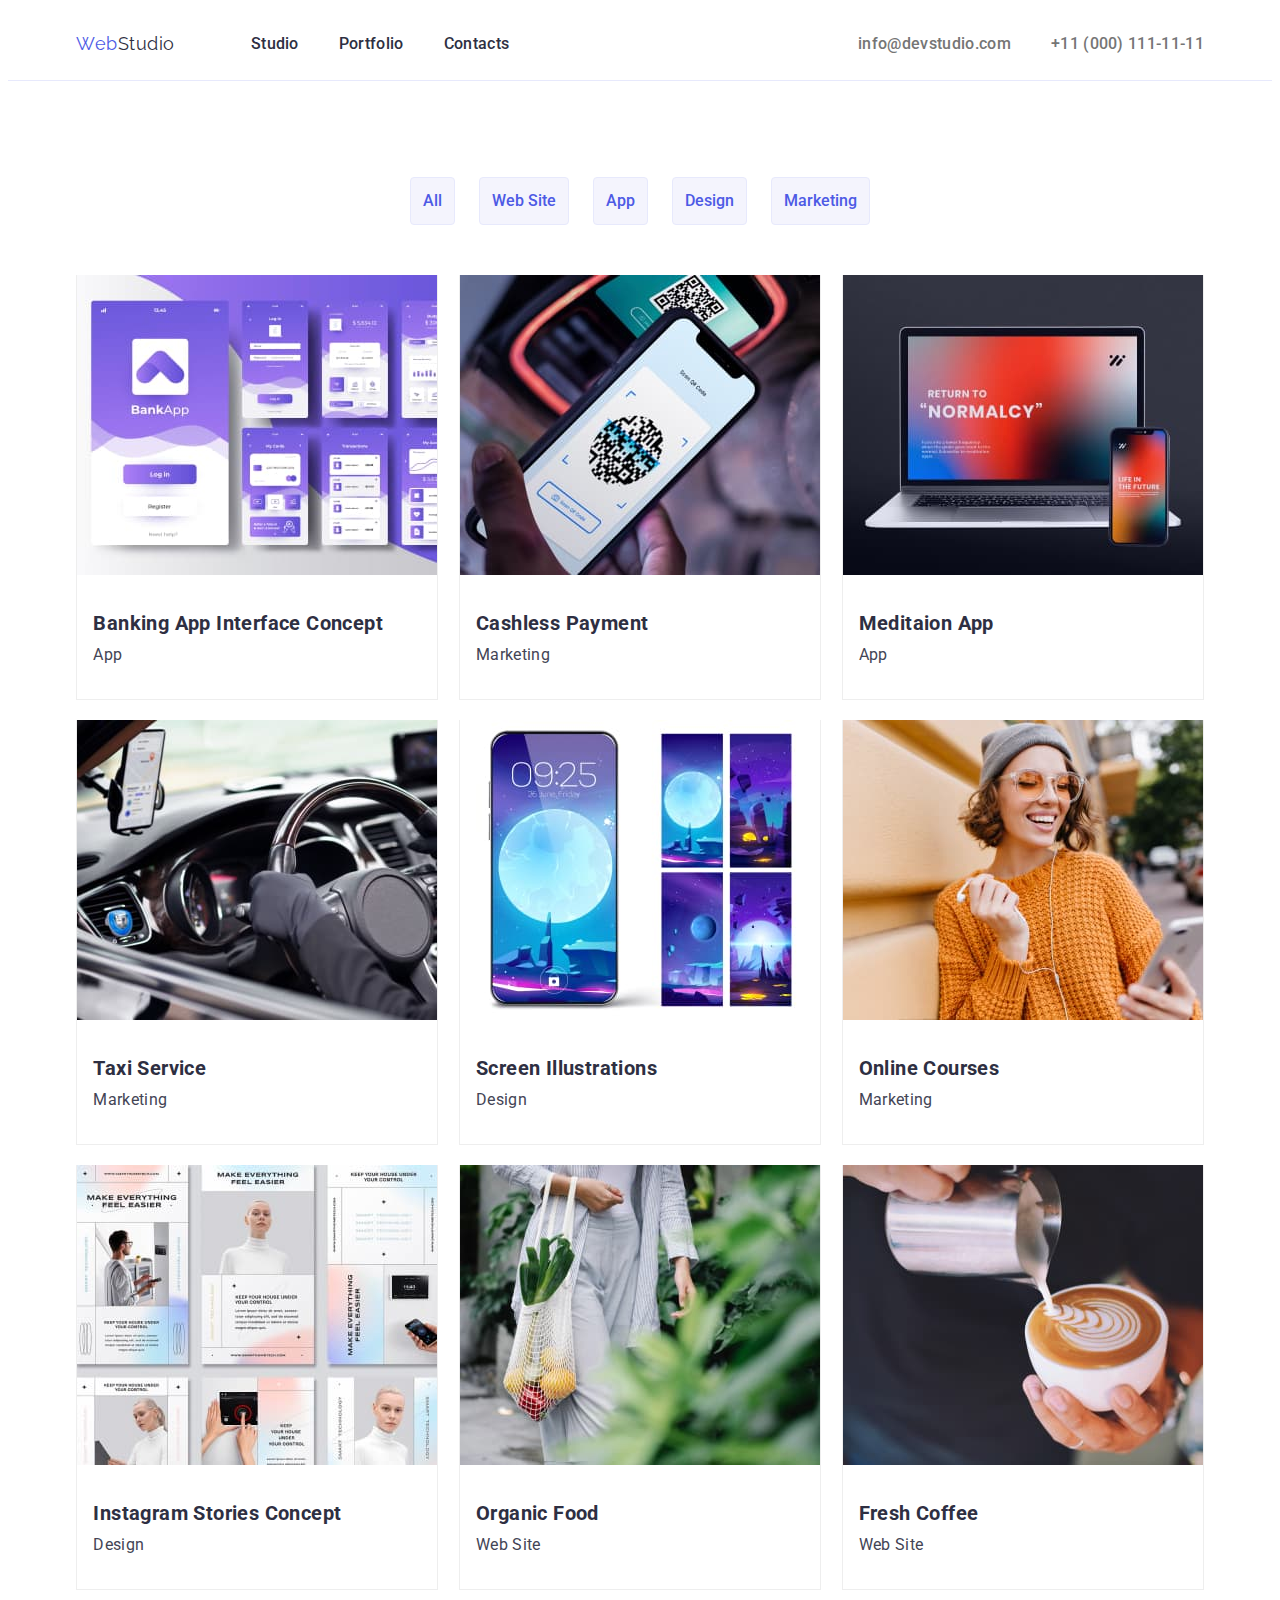
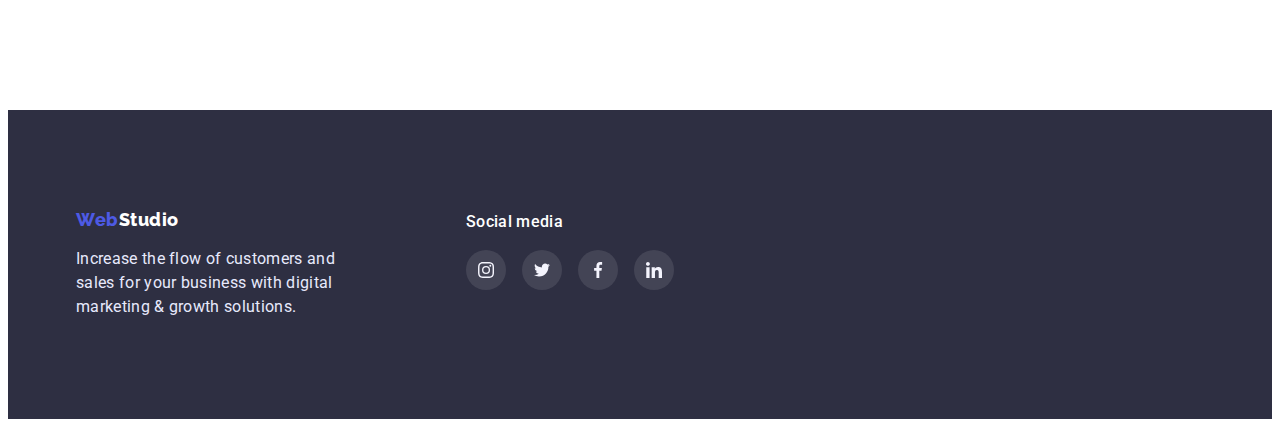
==== commit 0ba5df66: "footer правки" ====
--- a/portfolio.html
+++ b/portfolio.html
@@ -106,11 +106,48 @@
    </main>
    <footer class="footer">
     <div class="container">
+        <div class="footer-flex">
+            <div class="footer-logo-text">
         <div class="log-footer">
     <a href="./index.html" class="logo-footer"><span class="color-logo">Web</span>Studio</a>
         </div>
     <p class="footer-par">Increase the flow of customers and sales for your business with digital marketing & growth solutions.</p>
+</div>
+        <div class="social-media">
+        <p class="style-sm">Social media</p>
+        <ul class="list icons-footer">
+            <li class="item-social-footer">
+                <a href="" class="circle-team">
+                    <svg class="team-icon">
+                        <use href="./images/symbol-defs.svg#icon-instagram"></use>
+                    </svg>
+                </a>
+            </li>
+            <li class="item-social-footer">
+                <a href="" class="circle-team">
+                    <svg class="team-icon">
+                    <use href="./images/symbol-defs.svg#icon-twitter"></use>
+                    </svg>
+                </a>
+                </li>
+                <li class="item-social-footer">
+                <a href="" class="circle-team">
+                    <svg class="team-icon">
+                        <use href="./images/symbol-defs.svg#icon-facebook"></use>
+                    </svg>
+                </a>
+                </li>
+                <li class="item-social-footer">
+                <a href="" class="circle-team">
+                    <svg class="team-icon">
+                        <use href="./images/symbol-defs.svg#icon-linkedin"></use>
+                    </svg>
+                </a>   
+                </li> 
+            </ul>
+        </div>
     </div>
+</div>
 </footer>
 </body>
 </html>--- a/CSS/styles.css
+++ b/CSS/styles.css
@@ -137,6 +137,17 @@
     padding-top: 188px;
     padding-bottom: 188px;
     text-align: center;
+    max-width: 1440px;
+    height: 600px;
+    margin-left: auto;
+    margin-right: auto;
+    background-image: linear-gradient(
+        to right, 
+        rgba(46, 47, 66, 0.7),
+        rgba(46, 47, 66, 0.7)),
+    url(../images/people-office.jpg);
+    background-size: cover;
+    background-position: center;
 }
 
 .main-text {
@@ -168,6 +179,8 @@
     top: 428px;
 }
 
+/* About */
+
 .invisible-title {
     visibility: hidden;
 }
@@ -186,12 +199,29 @@
     width: 264px;
 }
 
+.icon-about {
+    
+    width: 64px;
+    height: 64px;
+}
+
+.bg-icon-about {
+    background-color: #F4F4FD;
+    border-radius: 4px;
+    width: 264px;
+    height: 112px;
+    display: flex;
+    justify-content: center;
+    align-items: center;
+}
+
 .about-studio {
 font-size: 20px;
 line-height: 1.2;
 letter-spacing: 0.02em;
 color: var(--top-color);
 padding-bottom: 8px;
+padding-top: 8px;
 }
 
 .text-about {
@@ -200,6 +230,8 @@
 letter-spacing: 0.02em;
 color: var(--paragraph-color);
 }
+
+/* Work */
 
 .work {
     padding-bottom: 120px;
@@ -211,7 +243,7 @@
     justify-content: space-around;
 }
 
-.work-title, .team-title {
+.work-title, .team-title, .custom-title {
 font-size: 36px;
 line-height: 1.11;
 text-align: center;
@@ -219,6 +251,8 @@
 color: var(--top-color);
 margin-bottom: 72px;
 }
+
+/* Team */
 
 .team-section {
     background-color: var(--team-color);
@@ -230,12 +264,40 @@
     display: flex;
     gap: 24px;
     justify-content: space-around;
+    align-items: center;
 }
 
 .work-cards {
     background-color: #FFFFFF;
-    box-shadow: 0px 1px 3px rgba(0, 0, 0, 0.12), 0px 1px 1px rgba(0, 0, 0, 0.14), 0px 2px 1px rgba(0, 0, 0, 0.2);
+    box-shadow: 0px 1px 6px rgba(46, 47, 66, 0.08), 0px 1px 1px rgba(46, 47, 66, 0.16), 0px 2px 1px rgba(46, 47, 66, 0.08);
     border-radius: 0px 0px 4px 4px;
+}
+
+.icons-team {
+    display: flex;
+    justify-content: center;
+    gap: 24px;
+    padding-left: 16px;
+    padding-right: 16px;
+    padding-top: 8px;
+}
+
+.team-icon {
+    width: 16px;
+}
+
+.circle-team {
+    display: flex;
+    justify-content: center;
+    width: 40px;
+    height: 40px;
+}
+
+
+.item-social {
+    border-radius: 50%;
+    background-color: var(--button-color);
+
 }
 
 .team-item {
@@ -261,6 +323,35 @@
 text-align: center;
 }
 
+/* Customers */
+
+.customers {
+padding-top: 130px;
+padding-bottom: 120px;
+}
+
+.custom-items {
+    display: flex;
+    gap: 24px;
+}
+
+
+
+.clients {
+    width: 168px;
+    height: 88px;
+    border: 1px solid #8E8F99;
+    border-radius: 4px;
+    display: flex;
+    align-items: center;
+    justify-content: center;
+}
+
+.logo-customers {
+    width: 104px;
+    height: 56px;
+    fill: #8E8F99;
+}
 
 /* Стилі footer */
 .footer {
@@ -281,6 +372,10 @@
 
     .log-footer {
         padding-bottom: 16px;
+    }
+
+    .footer-flex {
+        display: flex;
     }
     
     .footer-par {
@@ -291,6 +386,32 @@
         color: #E7E9FC;
         max-width: 270px;
             }
+
+    .style-sm {
+    display: inline-block;
+    font-weight: 500;
+    font-size: 16px;
+    line-height: 1.5;
+    letter-spacing: 0.02em;
+    color: #FFFFFF;
+    padding-bottom: 16px;
+    }
+
+    .social-media {
+        padding-left: 120px;
+    }
+
+    .item-social-footer {
+        border-radius: 50%;
+        background-color: rgba(255, 255, 255, 0.1);
+    }
+
+
+    .icons-footer {
+        display: flex;
+        justify-content: center;
+        gap: 16px;
+    }
 
 /* Стилі Portfolio */
 
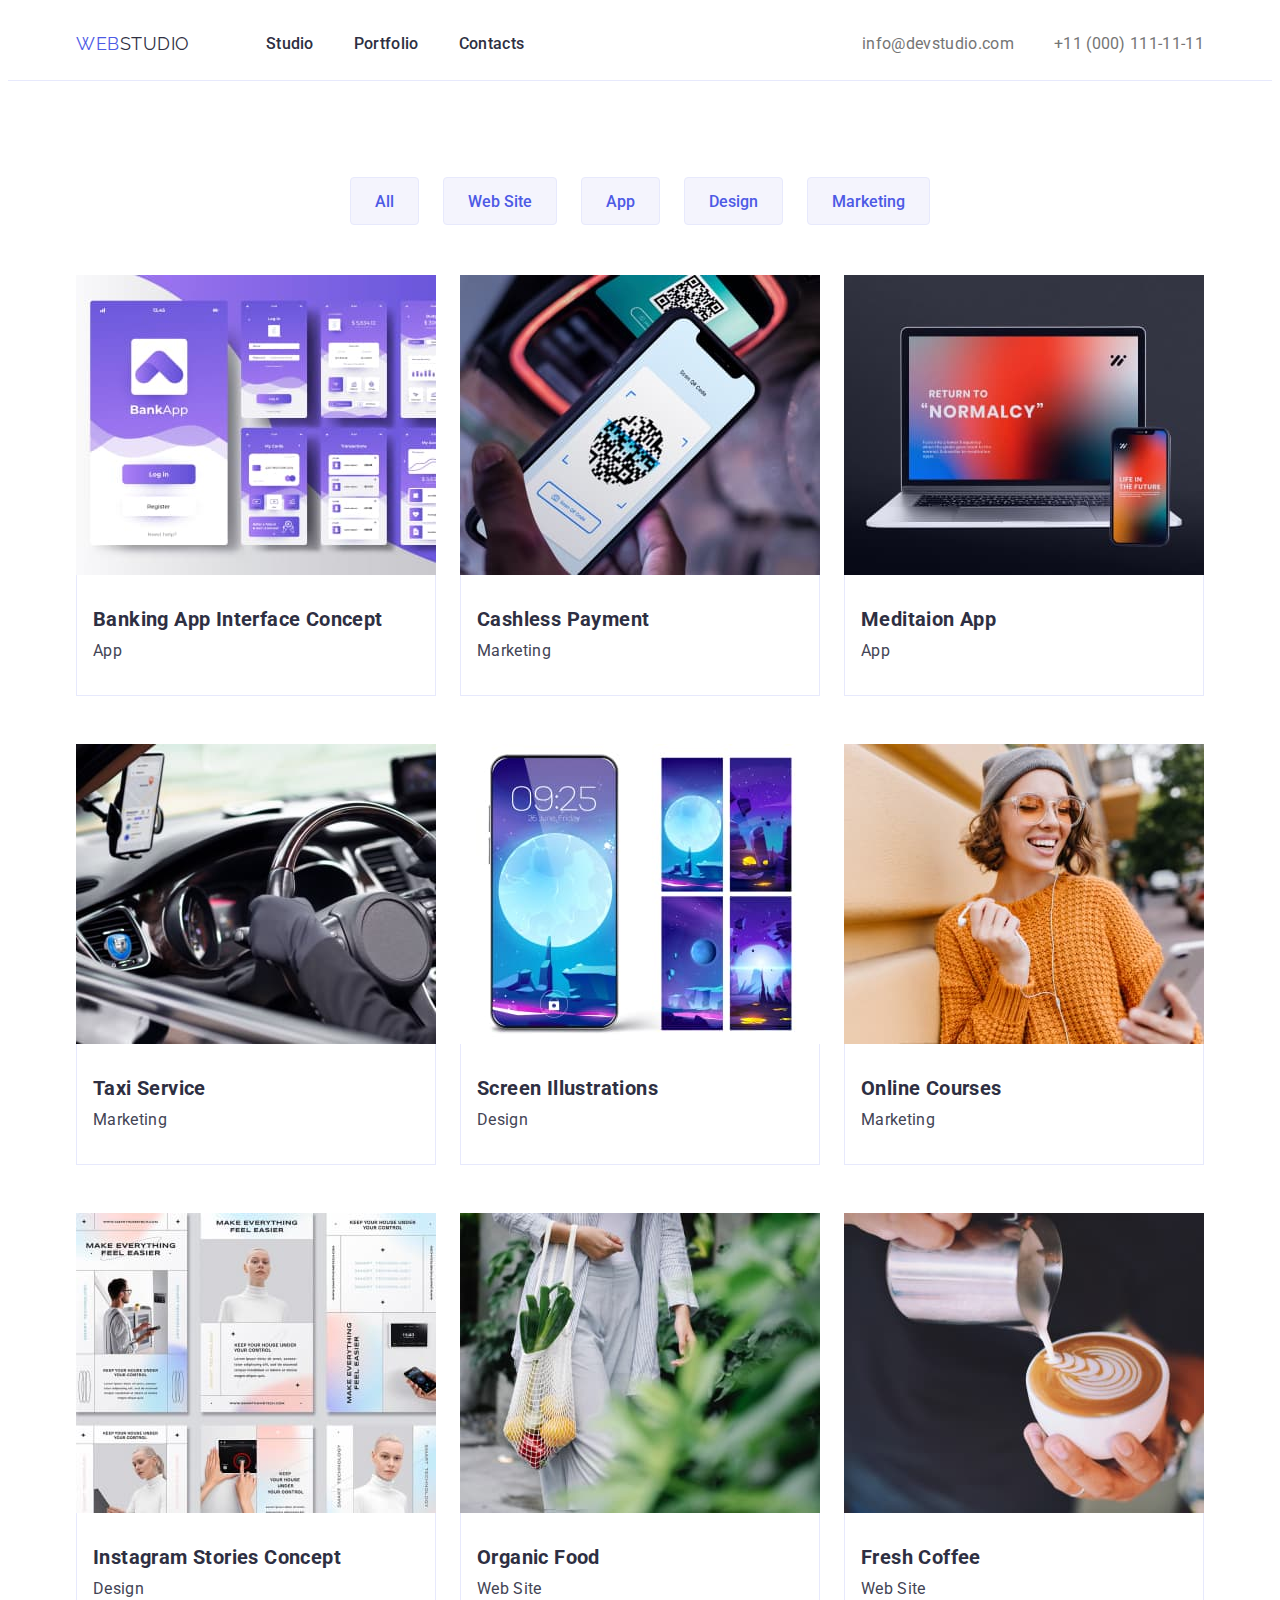
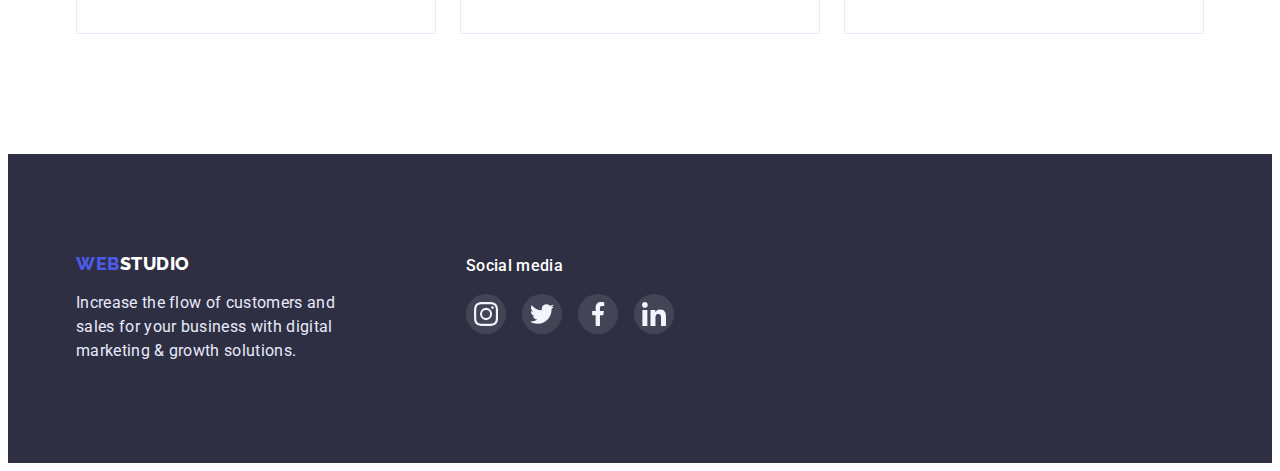
==== commit 2248c00e: "Правки менторки 2" ====
--- a/portfolio.html
+++ b/portfolio.html
@@ -118,28 +118,28 @@
         <ul class="list icons-footer">
             <li class="item-social-footer">
                 <a href="" class="circle-team">
-                    <svg class="team-icon">
+                    <svg class="team-icon-footer">
                         <use href="./images/symbol-defs.svg#icon-instagram"></use>
                     </svg>
                 </a>
             </li>
             <li class="item-social-footer">
                 <a href="" class="circle-team">
-                    <svg class="team-icon">
+                    <svg class="team-icon-footer">
                     <use href="./images/symbol-defs.svg#icon-twitter"></use>
                     </svg>
                 </a>
                 </li>
                 <li class="item-social-footer">
                 <a href="" class="circle-team">
-                    <svg class="team-icon">
+                    <svg class="team-icon-footer">
                         <use href="./images/symbol-defs.svg#icon-facebook"></use>
                     </svg>
                 </a>
                 </li>
                 <li class="item-social-footer">
                 <a href="" class="circle-team">
-                    <svg class="team-icon">
+                    <svg class="team-icon-footer">
                         <use href="./images/symbol-defs.svg#icon-linkedin"></use>
                     </svg>
                 </a>   
--- a/CSS/styles.css
+++ b/CSS/styles.css
@@ -38,6 +38,10 @@
     margin: 0;
 }
 
+img {
+    display: block;
+}
+
 .link {
     text-decoration: none;
     color: inherit;
@@ -89,6 +93,7 @@
 letter-spacing: 0.03em;
 color: var(--top-color);
 text-decoration: none;
+text-transform: uppercase;
 }
 
 .color-logo {
@@ -120,7 +125,7 @@
 .contacts .link {
 cursor: pointer;
 color: var(--light-color);
-font-weight: 500;
+font-weight: 400;
 font-size: 16px;
 line-height: 1.5;
 letter-spacing: 0.02em;
@@ -170,13 +175,14 @@
     line-height: 1.5;
     letter-spacing: 0.04em;
     box-shadow: 0px 4px 4px rgba(0, 0, 0, 0.15);
-    border-style: solid;
     border-radius: 4px;
-    border-color: var(--button-color);
-    width: 169px;
-    height: 56px;
-    left: 636px;
-    top: 428px;
+    padding: 16px 32px;
+    border: none;
+}
+
+.main-button:hover,
+.main-button:focus {
+    background-color: #404BBF;
 }
 
 /* About */
@@ -220,8 +226,8 @@
 line-height: 1.2;
 letter-spacing: 0.02em;
 color: var(--top-color);
-padding-bottom: 8px;
-padding-top: 8px;
+margin-bottom: 8px;
+margin-top: 8px;
 }
 
 .text-about {
@@ -278,8 +284,8 @@
     justify-content: center;
     gap: 24px;
     padding-left: 16px;
-    padding-right: 16px;
-    padding-top: 8px;
+    margin-right: 16px;
+    margin-top: 8px;
 }
 
 .team-icon {
@@ -298,6 +304,11 @@
     border-radius: 50%;
     background-color: var(--button-color);
 
+}
+
+.item-social:hover,
+.item-social:focus {
+    background-color: #404BBF;
 }
 
 .team-item {
@@ -312,7 +323,7 @@
 letter-spacing: 0.02em;
 color: var(--top-color);
 text-align: center;
-padding-bottom: 8px;
+margin-bottom: 8px;
 }
 
 .team-position {
@@ -335,22 +346,37 @@
     gap: 24px;
 }
 
-
-
-.clients {
+.partnes {
+    display: flex;
+    align-items: center;
+    justify-content: center;
     width: 168px;
     height: 88px;
     border: 1px solid #8E8F99;
     border-radius: 4px;
-    display: flex;
-    align-items: center;
-    justify-content: center;
+    color: #8E8F99;
+}
+
+.clients {
+    
+    fill: currentColor;
+}
+
+.partnes:hover,
+.partnes:focus {
+   border-color: #404BBF;
+   color: #404BBF;
+}
+
+ .logo-customers:hover,
+ .logo-customers:focus {
+    fill: #404BBF;
 }
 
 .logo-customers {
     width: 104px;
     height: 56px;
-    fill: #8E8F99;
+    fill: currentColor;
 }
 
 /* Стилі footer */
@@ -368,10 +394,11 @@
     letter-spacing: 0.03em;
     color: #FFFFFF;
     text-decoration: none;
+    text-transform: uppercase;
     }
 
     .log-footer {
-        padding-bottom: 16px;
+        margin-bottom: 16px;
     }
 
     .footer-flex {
@@ -394,16 +421,25 @@
     line-height: 1.5;
     letter-spacing: 0.02em;
     color: #FFFFFF;
-    padding-bottom: 16px;
+    margin-bottom: 16px;
     }
 
     .social-media {
-        padding-left: 120px;
+        margin-left: 120px;
+    }
+
+    .team-icon-footer {
+        width: 24px;
     }
 
     .item-social-footer {
         border-radius: 50%;
         background-color: rgba(255, 255, 255, 0.1);
+    }
+
+    .item-social-footer:hover,
+    .item-social-footer:focus {
+        background-color: #31D0AA;
     }
 
 
@@ -441,7 +477,7 @@
 border-radius: 4px;
 border-width: 1px;
 height: 48px;
-padding: 0 12px;
+padding: 12px 24px;
 }
 
 .portfolio-button:hover, 
@@ -454,29 +490,26 @@
 
 .portfolio-list {
     display: flex;
-    gap: 20px;
+    gap: 48px 24px;
     flex-wrap: wrap;
     justify-content: space-around;
 }
 
 .portfolio-item {
-    flex-basis: calc((100% - 50px) / 3);
     background-color: #FFFFFF;
-    border-bottom-style: solid;
-    border-bottom-width: 1px;
-    border-bottom-color: rgba(238, 238, 238, 1);
-    border-left-style: solid;
-    border-left-width: 1px;
-    border-left-color: rgba(238, 238, 238, 1);
-    border-right-style: solid;
-    border-right-width: 1px;
-    border-right-color: rgba(238, 238, 238, 1);
+    }
+
+    .portfolio-item:hover,
+    .portfolio-item:focus {
+        box-shadow: 0px 1px 6px rgba(46, 47, 66, 0.08), 0px 1px 1px rgba(46, 47, 66, 0.16), 0px 2px 1px rgba(46, 47, 66, 0.08);
     }
 
     .portfolio-items {
         padding-top: 32px;
         padding-left: 16px;
         padding-bottom: 32px;
+        border: 1px solid #E7E9FC;
+        border-top: none;
     }
 
 .item-title {
